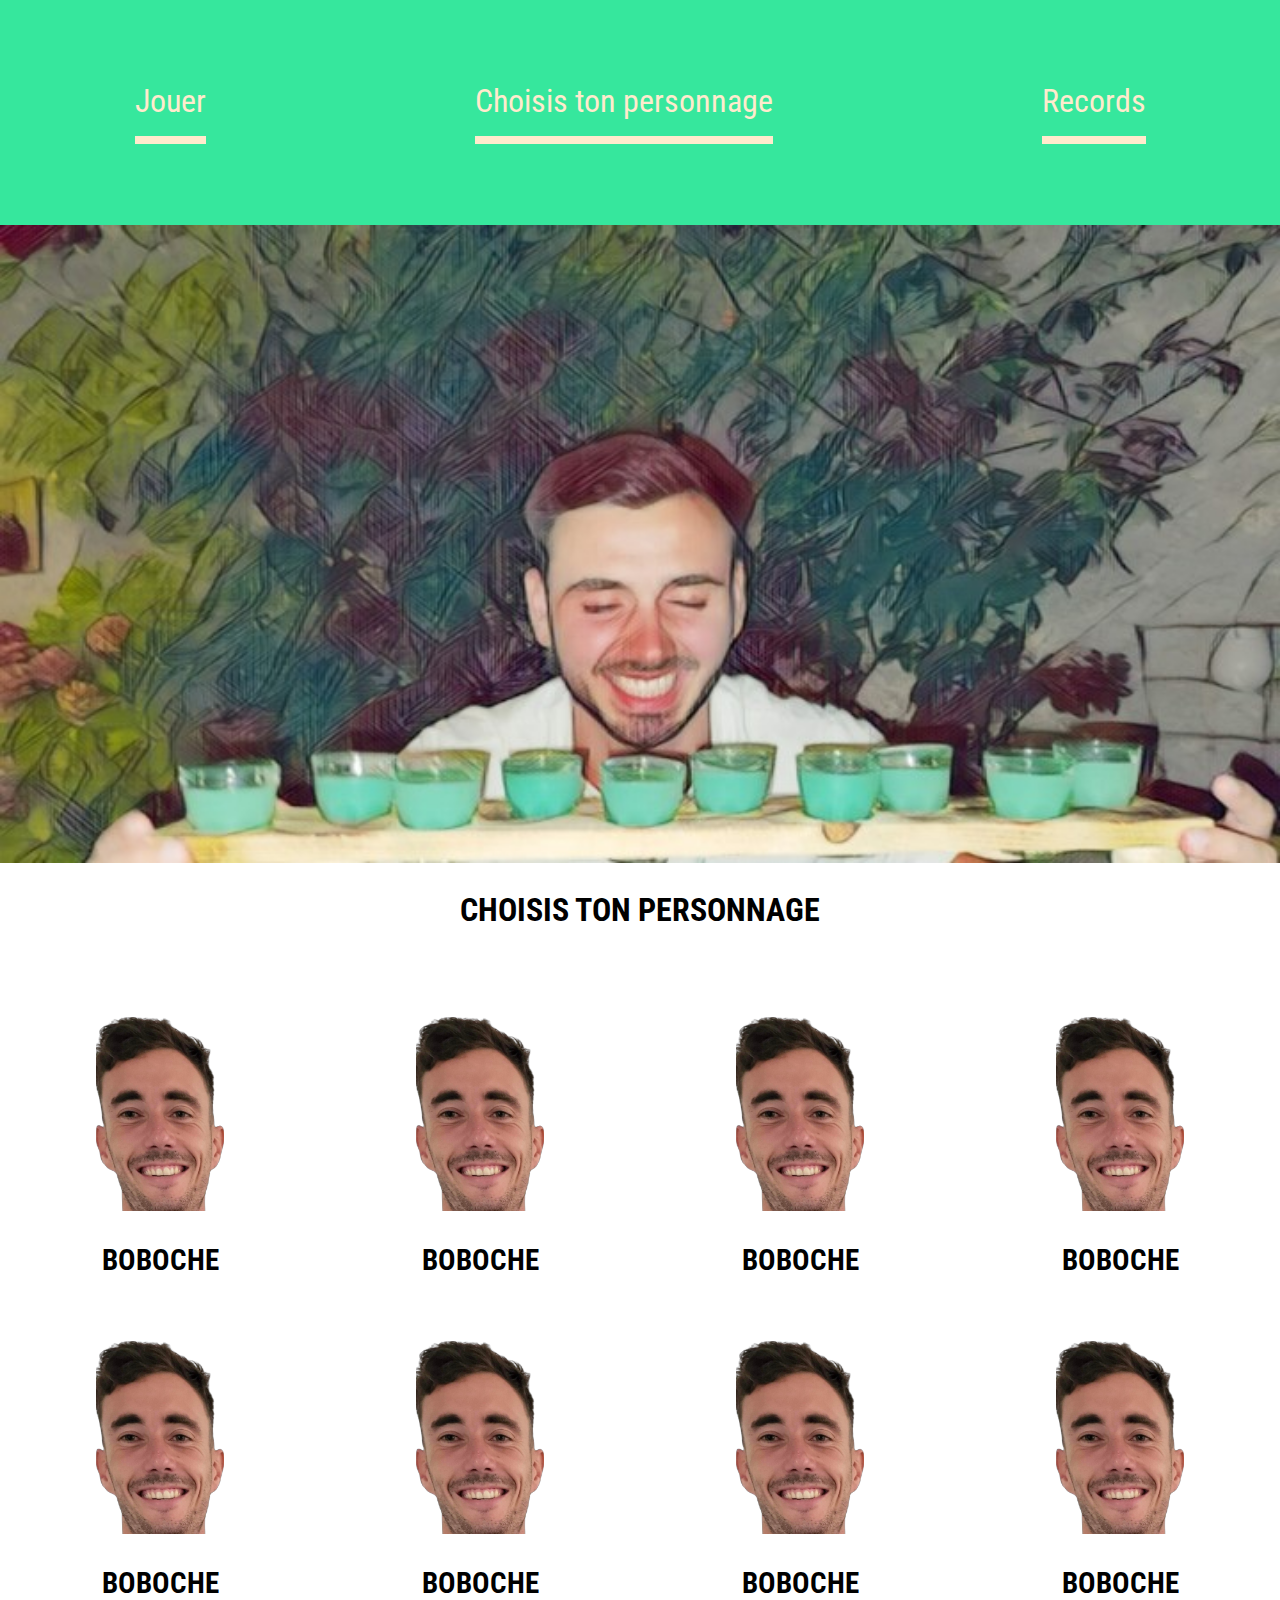
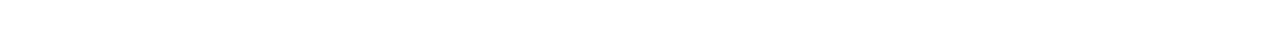
==== index.html @ 8c602602 "V1 not responsive" ====
<!DOCTYPE html>
<html lang="en">
<head>
    <meta charset="UTF-8">
    <meta http-equiv="X-UA-Compatible" content="IE=edge">
    <meta name="viewport" content="width=device-width, initial-scale=1.0">
    <link href="https://fonts.googleapis.com/css2?family=Antonio&family=Arvo&family=Roboto+Condensed:ital,wght@0,300;0,400;1,300&display=swap" rel="stylesheet">
    <title>RJ, le jeu</title>
    <link rel="stylesheet" href="style.css">
</head>

<body >
    <header class="accueil__header">
        <a class="accueil__boutton">Jouer</a>
        <a class="accueil__boutton">Choisis ton personnage</a>
        <a class="accueil__boutton">Records</a>
    </header>

    <main>
        <div>
            <img class="accueil__img" src="./images/accueil2.jpg" alt="">
        </div>
        <h1 class="accueil__perso__title">Choisis ton personnage</h1>
        <div class = 'accueil__perso'>
            <div class="perso__container">
                <img class='perso__img' src="./images/vince2.png" alt="">
                <h1 class="perso__name">Boboche</h1>
            </div>
            <div class="perso__container">
                <img class='perso__img' src="./images/vince2.png" alt="">
                <h1 class="perso__name">Boboche</h1>
            </div>
            <div class="perso__container">
                <img class='perso__img' src="./images/vince2.png" alt="">
                <h1 class="perso__name">Boboche</h1>
            </div>
            <div class="perso__container">
                <img class='perso__img' src="./images/vince2.png" alt="">
                <h1 class="perso__name">Boboche</h1>
            </div>
            <div class="perso__container">
                <img class='perso__img' src="./images/vince2.png" alt="">
                <h1 class="perso__name">Boboche</h1>
            </div>
            <div class="perso__container">
                <img class='perso__img' src="./images/vince2.png" alt="">
                <h1 class="perso__name">Boboche</h1>
            </div>
            <div class="perso__container">
                <img class='perso__img' src="./images/vince2.png" alt="">
                <h1 class="perso__name">Boboche</h1>
            </div>
            <div class="perso__container">
                <img class='perso__img' src="./images/vince2.png" alt="">
                <h1 class="perso__name">Boboche</h1>
            </div>




            

        </div>
 
    </main>


 
</body> 
</html>
---- style.css ----
html {
    font-family: 'Roboto Condensed', sans-serif;
}

*{
    padding:0;
    margin:0;
}

#game {
    width:400px;
    height:500px;
    border:1px solid black;
    margin: auto;
    overflow: hidden;
    background-image: url('./images/board2.jpg') ;
    background-size: 400px 500px;


    
    
}

#block {
    width:50px;
    height:500px;
    background-image: url('./images/bar.png');
    background-size: 50px 500px;
    position:relative;
    left: 400px;
    animation: block 2s infinite linear;
}

@keyframes block {
    0%{left:4 00px}
    100%{left:-50px}
}

#hole {  
    width: 50px;
    height:180px;
    background-image: url('./images/carpet.png');
    background-size: 50px 180px;
    position:relative;
    left:400px;
    top:-500px;
    animation: block 2s infinite linear;
}

#character {
    width:40px;
    height:60px;
    background-image: url('./images/vince2.png');
    background-position: cover;
    background-size: 40px 60px;
    position: absolute;
    top:100px;
    

}

.accueil__header {
    height : 25vh;
    background-color: rgb(54, 231, 157);
    display: flex;
    flex-direction: row;
    justify-content: space-around;
    align-items: center;
}

.accueil__img {
    width: 100%;
}

.accueil__boutton {

    font-family: 'Roboto Condensed', sans-serif;
    font-size: 2rem;
    color:blanchedalmond;
    padding-bottom: 1rem;
    border-bottom: 0.5rem solid blanchedalmond;

    
}

.accueil__perso {
    display : flex;
    flex-direction: row;
    flex-wrap: wrap;
    justify-content: space-around;
    margin-top:2rem;
    
}

.perso__container {
    display:flex;
    box-sizing: border-box;
    width:20%;
    margin:2rem;
    flex-direction: column;
    flex-wrap: wrap;
    justify-content: space-around;

    

}

.perso__img {
    box-sizing: border-box;
    align-self: center;
    width:50%
   
}

.perso__name {
    text-align: center;
    font-size: 1.8rem;
    text-transform: uppercase;
    margin-top:2rem;
    box-sizing: border-box;
}

.accueil__perso__title {
    font-size: 2rem;
    text-transform: uppercase;
    padding: 1.5rem;
    text-align: center;
}
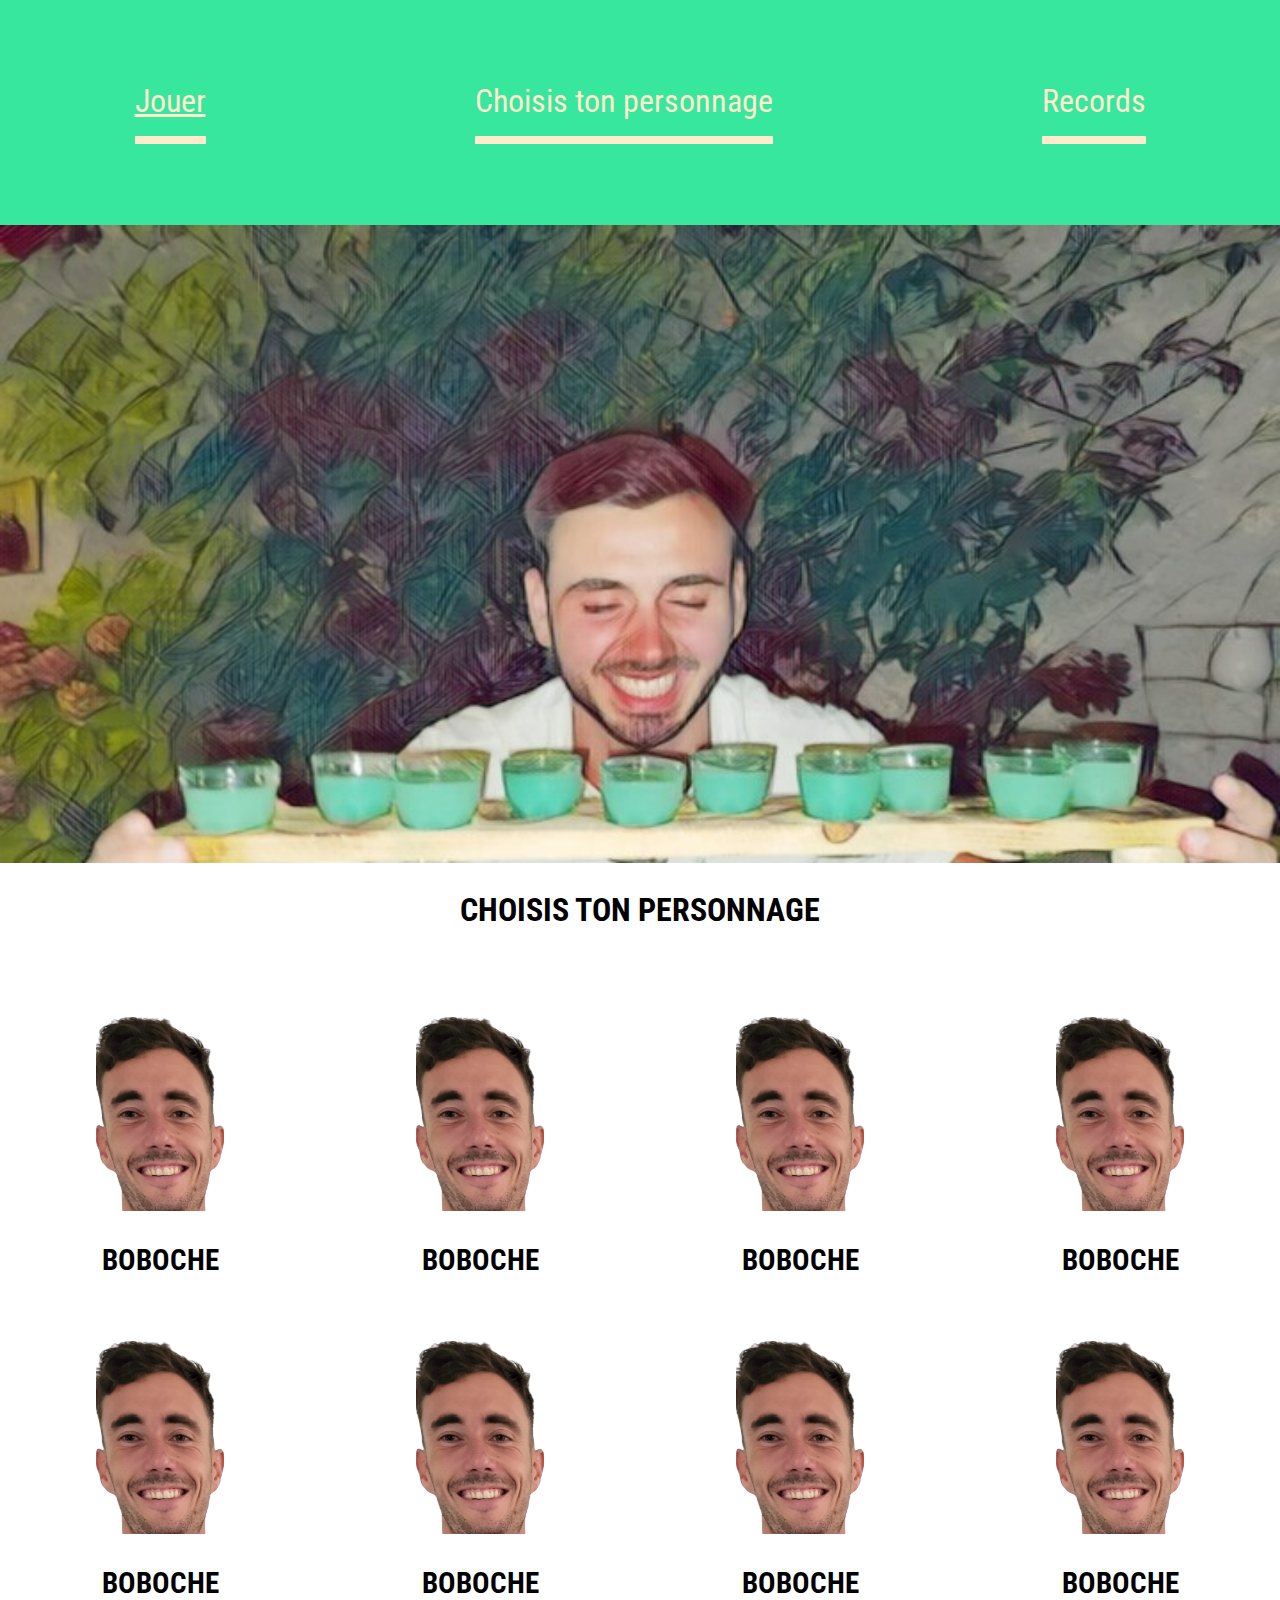
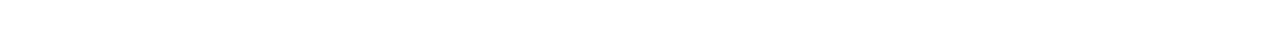
==== commit f51c6de6: "V2 more responsive" ====
--- a/index.html
+++ b/index.html
@@ -11,7 +11,7 @@
 
 <body >
     <header class="accueil__header">
-        <a class="accueil__boutton">Jouer</a>
+        <a href="game.html"class="accueil__boutton">Jouer</a>
         <a class="accueil__boutton">Choisis ton personnage</a>
         <a class="accueil__boutton">Records</a>
     </header>
--- a/style.css
+++ b/style.css
@@ -10,16 +10,18 @@
 #game {
     width:400px;
     height:500px;
-    border:1px solid black;
     margin: auto;
     overflow: hidden;
     background-image: url('./images/board2.jpg') ;
     background-size: 400px 500px;
+ 
+}
 
-
-    
-    
-}
+@media screen and (max-width: 500px) {
+    #game {
+      width: 100vh;
+    }
+  }
 
 #block {
     width:50px;
@@ -78,10 +80,19 @@
     font-size: 2rem;
     color:blanchedalmond;
     padding-bottom: 1rem;
-    border-bottom: 0.5rem solid blanchedalmond;
+    border-bottom: 0.5rem solid blanchedalmond;    
+}
 
-    
-}
+
+@media screen and (max-width: 500px) {
+    .accueil__boutton {
+      font-size: 0.8rem;
+      border-bottom: 0.2rem solid blanchedalmond; 
+      text-decoration: none;   
+
+    }
+  }
+
 
 .accueil__perso {
     display : flex;
